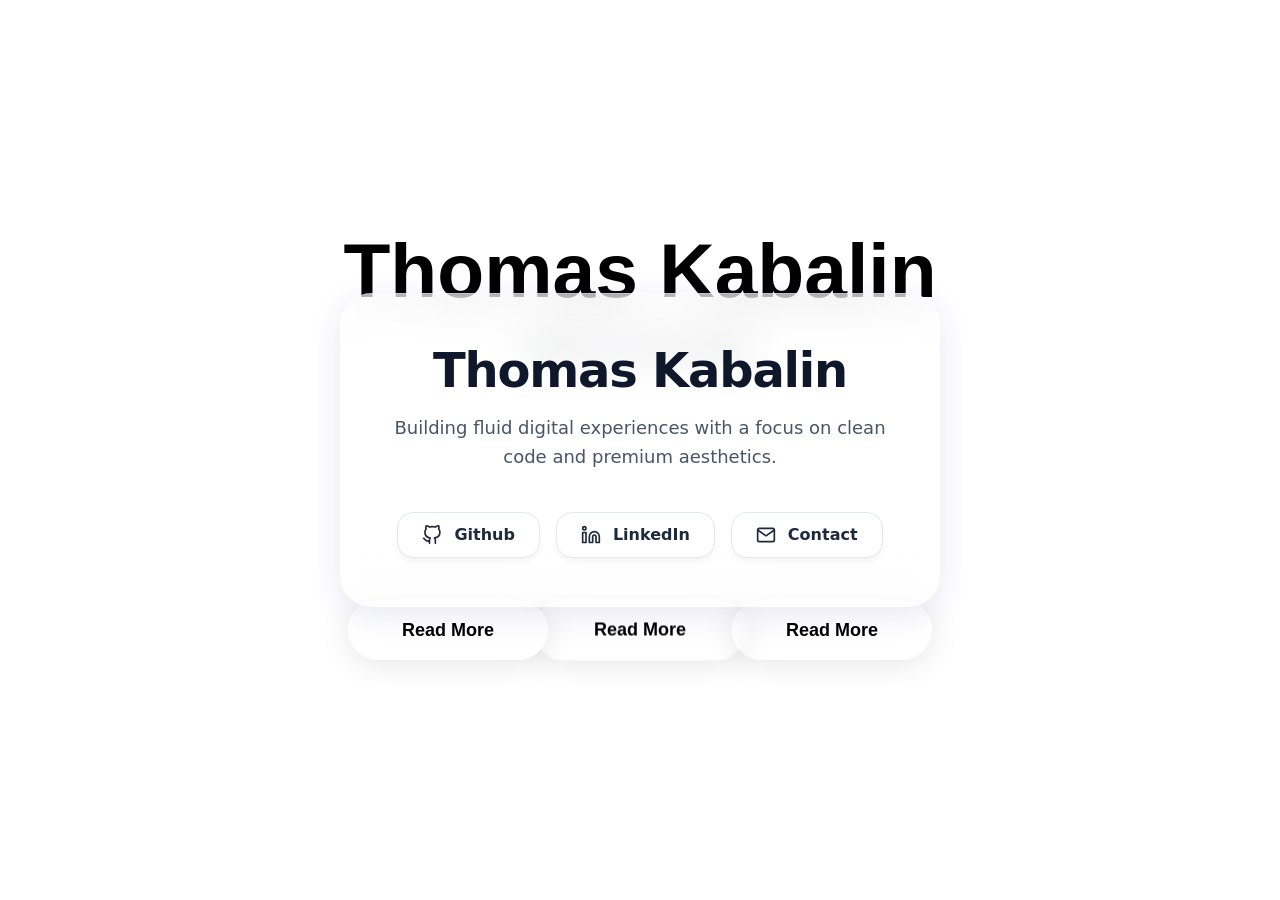
==== index.html @ 78988cba "chore: experimental testing stage" ====
<!DOCTYPE html>
<html lang="en">  <head>
    <meta charset="UTF-8" />
    <meta http-equiv="Cache-Control" content="no-cache" />

    <!-- Page title shown in browser tab -->
    <title>Thomas Kabalin</title>

    <!-- Description for search engines and SEO -->
    <meta
      name="description"
      content="I'm Thomas Kabalin, UCT Business & Computer Science student recognised for academic excellence and passionate about AI, data science, and business innovation."
    />
    <meta name="author" content="Thomas Kabalin" />

    <!-- Responsive viewport settings for mobile devices -->
    <meta
      name="viewport"
      content="width=device-width, initial-scale=1.0, user-scalable=no"
    />

    <!-- Ensure compatibility with Internet Explorer -->
    <meta http-equiv="X-UA-Compatible" content="ie=edge" />

    <!-- Enable full-screen appearance for iOS Safari -->
    <meta
      name="apple-mobile-web-app-status-bar-style"
      content="black-translucent"
    />
    <meta name="apple-mobile-web-app-capable" content="yes" />
    <meta name="mobile-web-app-capable" content="yes" />

    <!-- Open Graph metadata for social sharing -->
    <meta property="og:type" content="website" />
    <meta property="og:title" content="Thomas Kabalin" />
    <meta
      property="og:description"
      content="I'm Thomas Kabalin, a UCT Business & Computer Science student recognised for academic excellence and passionate about AI, data science, and business innovation."
    />
    <meta property="og:url" content="thomaskabalin.com" />
    <meta property="og:site_name" content="Thomas Kabalin Portfolio" />
    <meta property="og:locale" content="en_US" />
    <meta property="og:image" content="" />     <!--TODO: Add Image. Also add to GitHub-->

    <link rel="icon" href="assets/images/memoji-smile.png" type="image/png" />

    <link rel="stylesheet" href=".\assets\css\fluid-overlay-styles.css" />
    <link rel="stylesheet" href=".\assets\css\style.css" />

  </head>

  <body>
    <canvas></canvas>     <!--The canvas on which the animation is drawn-->

    <!--START OF CONTENT-->

    <img src="assets/images/memoji-neutral.png" class="memoji" alt="Memoji of Thomas Kabalin"/>

    <div class="overlay-heading">Thomas Kabalin</div>

    <button class="blurred-button"><span>Read More</span></button>


    <button class="glass-button">
      <div class="glass-filter"></div>
      <div class="glass-overlay"></div>
      <div class="glass-specular"></div>
      <div class="glass-content">
        <span>Read More</span>
      </div>
    </button>

    <button class="glass-button" style="left: 65%; backdrop-filter: blur(4px);">
      <div class="glass-overlay"></div>
      <div class="glass-specular"></div>
      <div class="glass-content">
        <span>Read More</span>
      </div>
    </button>

    <!--
    <nav class="glass-nav">
      <div class="glass-filter"></div>
      <div class="glass-overlay"></div>
      <div class="glass-specular"></div>
      <div class="glass-content">
        <ul class="nav-list">
          <li><a href="#" class="nav-item active">Home</a></li>
          <li><a href="#" class="nav-item">About</a></li>
          <li><a href="#" class="nav-item">Services</a></li>
          <li><a href="#" class="nav-item">Contact</a></li>
        </ul>
      </div>
    </nav>
    -->

    <!--END OF CONTENT-->

    <!-- OPTIONAL: SVG Filter for Glass Distortion 
         Unsure if it looks better or worse 
    
    <svg style="display: none">
      <filter id="glass-distortion">
        <feTurbulence type="turbulence" baseFrequency="0.008" numOctaves="2" result="noise" />
        <feDisplacementMap in="SourceGraphic" in2="noise" scale="77" />
      </filter>
    </svg>
    -->

        <main class="glass-container">
        <header>
            <h1>Thomas Kabalin</h1>
            <p class="bio">Building fluid digital experiences with a focus on clean code and premium aesthetics.</p>
        </header>

        <section class="links">
            <a href="https://github.com/tkabalin" target="_blank" class="link-card">
                <svg class="icon" viewBox="0 0 24 24" fill="none" stroke="currentColor" stroke-width="2" stroke-linecap="round" stroke-linejoin="round"><path d="M9 19c-5 1.5-5-2.5-7-3m14 6v-3.87a3.37 3.37 0 0 0-.94-2.61c3.14-.35 6.44-1.54 6.44-7A5.44 5.44 0 0 0 20 4.77 5.07 5.07 0 0 0 19.91 1S18.73.65 16 2.48a13.38 13.38 0 0 0-7 0C6.27.65 5.09 1 5.09 1A5.07 5.07 0 0 0 5 4.77a5.44 5.44 0 0 0-1.5 3.78c0 5.42 3.3 6.61 6.44 7A3.37 3.37 0 0 0 9 18.13V22"></path></svg>
                Github
            </a>
            <a href="https://linkedin.com/in/thomas-kabalin" target="_blank" class="link-card">
                <svg class="icon" viewBox="0 0 24 24" fill="none" stroke="currentColor" stroke-width="2" stroke-linecap="round" stroke-linejoin="round"><path d="M16 8a6 6 0 0 1 6 6v7h-4v-7a2 2 0 0 0-2-2 2 2 0 0 0-2 2v7h-4v-7a6 6 0 0 1 6-6z"></path><rect x="2" y="9" width="4" height="12"></rect><circle cx="4" cy="4" r="2"></circle></svg>
                LinkedIn
            </a>
            <a href="mailto:thomas@example.com" class="link-card">
                <svg class="icon" viewBox="0 0 24 24" fill="none" stroke="currentColor" stroke-width="2" stroke-linecap="round" stroke-linejoin="round"><path d="M4 4h16c1.1 0 2 .9 2 2v12c0 1.1-.9 2-2 2H4c-1.1 0-2-.9-2-2V6c0-1.1.9-2 2-2z"></path><polyline points="22,6 12,13 2,6"></polyline></svg>
                Contact
            </a>
        </section>
    </main>





    <svg style="display: none">
      <filter id="glass-distortion">
        <feTurbulence type="turbulence" baseFrequency="0.003" numOctaves="1" result="noise" />
        <feDisplacementMap in="SourceGraphic" in2="noise" scale="20" />
      </filter>
    </svg>


    <!--Scripts-->
    <script src="./assets/js/script.js"></script>
    <script src="./assets/js/webgl-fluid.js"></script>
  </body>
</html>
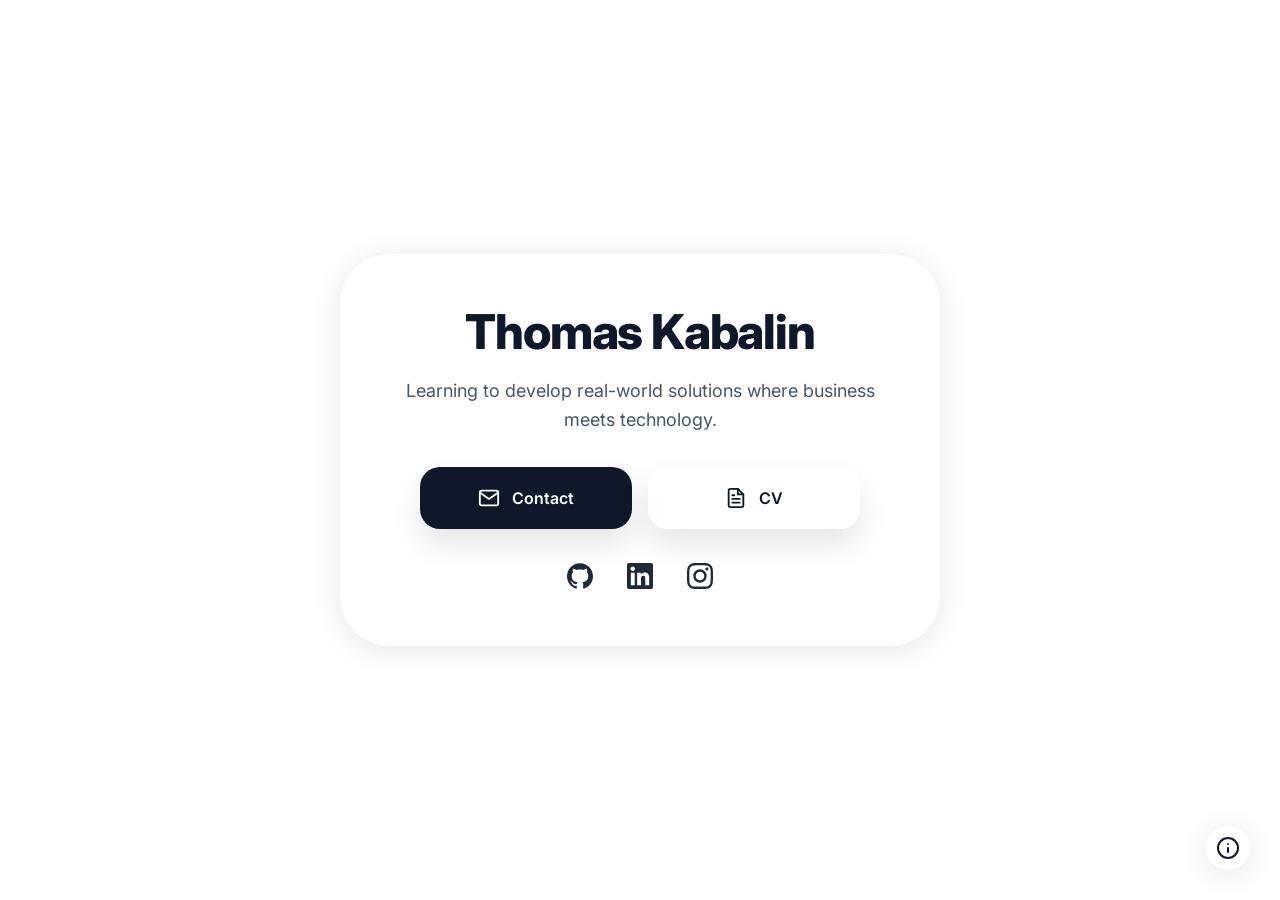
==== commit e750b096: "feat: finalise website layout" ====
--- a/index.html
+++ b/index.html
@@ -1,5 +1,6 @@
-<!DOCTYPE html>
-<html lang="en">  <head>
+<!doctype html>
+<html lang="en">
+  <head>
     <meta charset="UTF-8" />
     <meta http-equiv="Cache-Control" content="no-cache" />
 
@@ -9,7 +10,7 @@
     <!-- Description for search engines and SEO -->
     <meta
       name="description"
-      content="I'm Thomas Kabalin, UCT Business & Computer Science student recognised for academic excellence and passionate about AI, data science, and business innovation."
+      content="I'm Thomas Kabalin, UCT Business and Computer Science student recognised for academic excellence and passionate about software development, AI, data science, and business innovation."
     />
     <meta name="author" content="Thomas Kabalin" />
 
@@ -35,114 +36,214 @@
     <meta property="og:title" content="Thomas Kabalin" />
     <meta
       property="og:description"
-      content="I'm Thomas Kabalin, a UCT Business & Computer Science student recognised for academic excellence and passionate about AI, data science, and business innovation."
+      content="I'm Thomas Kabalin, a UCT Business and Computer Science student recognised for academic excellence and passionate about software development, AI, data science, and business innovation."
     />
     <meta property="og:url" content="thomaskabalin.com" />
     <meta property="og:site_name" content="Thomas Kabalin Portfolio" />
     <meta property="og:locale" content="en_US" />
-    <meta property="og:image" content="" />     <!--TODO: Add Image. Also add to GitHub-->
+    <meta property="og:image" content="" />
+    <!--TODO: Add Image. Also add to GitHub-->
 
     <link rel="icon" href="assets/images/memoji-smile.png" type="image/png" />
 
-    <link rel="stylesheet" href=".\assets\css\fluid-overlay-styles.css" />
-    <link rel="stylesheet" href=".\assets\css\style.css" />
-
+    <link rel="stylesheet" href="assets\css\fluid-overlay-styles.css" />
+    <link rel="stylesheet" href="assets\css\style.css" />
+    <link
+      href="https://fonts.googleapis.com/css2?family=Inter:wght@400;500;600;800&display=swap"
+      rel="stylesheet"
+    />
   </head>
 
   <body>
-    <canvas></canvas>     <!--The canvas on which the animation is drawn-->
+    <canvas></canvas>
+    <!--The canvas on which the animation is drawn-->
 
     <!--START OF CONTENT-->
 
-    <img src="assets/images/memoji-neutral.png" class="memoji" alt="Memoji of Thomas Kabalin"/>
-
-    <div class="overlay-heading">Thomas Kabalin</div>
-
-    <button class="blurred-button"><span>Read More</span></button>
-
-
-    <button class="glass-button">
+    <!--     <div class="glass-button">
       <div class="glass-filter"></div>
       <div class="glass-overlay"></div>
       <div class="glass-specular"></div>
       <div class="glass-content">
-        <span>Read More</span>
+    <a href="https://github.com/tkabalin/WebGL-Fluid-Background" title="Learn about the background animation">
+          <svg xmlns="http://www.w3.org/2000/svg" fill="none" viewBox="0 0 24 24" stroke-width="1.5" stroke="black">
+            <path stroke-linecap="round" stroke-linejoin="round" d="m11.25 11.25.041-.02a.75.75 0 0 1 1.063.852l-.708 2.836a.75.75 0 0 0 1.063.853l.041-.021M21 12a9 9 0 1 1-18 0 9 9 0 0 1 18 0Zm-9-3.75h.008v.008H12V8.25Z" />
+          </svg>
+        </a>
+    </div>
+    </div> -->
+
+<!--     <div class="info-button">
+      <div class="glass-content">
+        Uploaded to: SVG Repo, www.svgrepo.com, Generator: SVG Repo Mixer Tools
+        <svg
+          viewBox="0 0 24 24"
+          fill="black"
+          xmlns="http://www.w3.org/2000/svg"
+        >
+          <path
+            fill-rule="evenodd"
+            clip-rule="evenodd"
+            d="M12 3.53846C7.32682 3.53846 3.53846 7.32682 3.53846 12C3.53846 16.6732 7.32682 20.4615 12 20.4615C16.6732 20.4615 20.4615 16.6732 20.4615 12C20.4615 7.32682 16.6732 3.53846 12 3.53846ZM2 12C2 6.47715 6.47715 2 12 2C17.5228 2 22 6.47715 22 12C22 17.5228 17.5228 22 12 22C6.47715 22 2 17.5228 2 12Z"
+            fill="#030D45"
+          />
+          <path
+            fill-rule="evenodd"
+            clip-rule="evenodd"
+            d="M12 16.359C12.4248 16.359 12.7692 16.0146 12.7692 15.5897V11.4872C12.7692 11.0623 12.4248 10.7179 12 10.7179C11.5752 10.7179 11.2308 11.0623 11.2308 11.4872V15.5897C11.2308 16.0146 11.5752 16.359 12 16.359Z"
+            fill="#030D45"
+          />
+          <path
+            d="M13.0256 8.41026C13.0256 7.84381 12.5664 7.38462 12 7.38462C11.4336 7.38462 10.9744 7.84381 10.9744 8.41026C10.9744 8.9767 11.4336 9.4359 12 9.4359C12.5664 9.4359 13.0256 8.9767 13.0256 8.41026Z"
+            fill="#030D45"
+          />
+        </svg>
       </div>
-    </button>
-
-    <button class="glass-button" style="left: 65%; backdrop-filter: blur(4px);">
-      <div class="glass-overlay"></div>
-      <div class="glass-specular"></div>
-      <div class="glass-content">
-        <span>Read More</span>
-      </div>
-    </button>
-
-    <!--
-    <nav class="glass-nav">
+    </div> -->
+
+    <a href="https://github.com/tkabalin/WebGL-Fluid-Background">
+      <button class="glass-info-btn">
+        <div class="glass-filter"></div>
+        <div class="glass-overlay"></div>
+        <div class="glass-specular"></div>
+        <div class="info-text-wrapper">
+          <span class="info-text">Explore background</span>
+        </div>
+        <svg
+          class="info-icon"
+          xmlns="http://www.w3.org/2000/svg"
+          viewBox="0 0 24 24"
+          fill="none"
+          stroke="currentColor"
+          stroke-width="2"
+          stroke-linecap="round"
+          stroke-linejoin="round"
+        >
+          <circle cx="12" cy="12" r="10"></circle>
+          <line x1="12" y1="16" x2="12" y2="12"></line>
+          <line x1="12" y1="8" x2="12.01" y2="8"></line>
+        </svg>
+      </button>
+    </a>
+
+    <main class="glass-container">
       <div class="glass-filter"></div>
       <div class="glass-overlay"></div>
       <div class="glass-specular"></div>
+
       <div class="glass-content">
-        <ul class="nav-list">
-          <li><a href="#" class="nav-item active">Home</a></li>
-          <li><a href="#" class="nav-item">About</a></li>
-          <li><a href="#" class="nav-item">Services</a></li>
-          <li><a href="#" class="nav-item">Contact</a></li>
-        </ul>
+        <header>
+          <h1>Thomas Kabalin</h1>
+          <p class="bio">
+            Learning to develop real-world solutions where business meets
+            technology.
+          </p>
+        </header>
+
+        <div class="links-grid">
+          <!-- Row 1: Primary Buttons -->
+          <a href="mailto:thomas@kabalin.com" class="link-item button primary">
+            <svg
+              class="icon"
+              viewBox="0 0 24 24"
+              fill="none"
+              stroke="currentColor"
+              stroke-width="2"
+              stroke-linecap="round"
+              stroke-linejoin="round"
+            >
+              <path
+                d="M4 4h16c1.1 0 2 .9 2 2v12c0 1.1-.9 2-2 2H4c-1.1 0-2-.9-2-2V6c0-1.1.9-2 2-2z"
+              ></path>
+              <polyline points="22,6 12,13 2,6"></polyline>
+            </svg>
+            <span>Contact</span>
+          </a>
+          <a
+            href="public/thomas-kabalin-cv.pdf"
+            target="_blank"
+            class="link-item button secondary"
+          >
+            <svg
+              class="icon"
+              viewBox="0 0 24 24"
+              fill="none"
+              stroke="currentColor"
+              stroke-width="2"
+              stroke-linecap="round"
+              stroke-linejoin="round"
+            >
+              <path
+                d="M14 2H6a2 2 0 0 0-2 2v16a2 2 0 0 0 2 2h12a2 2 0 0 0 2-2V8z"
+              ></path>
+              <polyline points="14 2 14 8 20 8"></polyline>
+              <line x1="16" y1="13" x2="8" y2="13"></line>
+              <line x1="16" y1="17" x2="8" y2="17"></line>
+              <polyline points="10 9 9 9 8 9"></polyline>
+            </svg>
+            <span>CV</span>
+          </a>
+        </div>
+
+        <!-- Row 2: Social Tiles -->
+        <div class="social-links-row">
+          <a
+            href="https://github.com/tkabalin"
+            target="_blank"
+            class="social-link github"
+            aria-label="GitHub"
+          >
+            <svg class="icon" viewBox="0 0 24 24" fill="currentColor">
+              <path
+                d="M12 .297c-6.63 0-12 5.373-12 12 0 5.303 3.438 9.8 8.205 11.385.6.113.82-.258.82-.577 0-.285-.01-1.04-.015-2.04-3.338.724-4.042-1.61-4.042-1.61C4.422 18.07 3.633 17.7 3.633 17.7c-1.087-.744.084-.729.084-.729 1.205.084 1.838 1.236 1.838 1.236 1.07 1.835 2.809 1.305 3.495.998.108-.776.417-1.305.76-1.605-2.665-.3-5.466-1.332-5.466-5.93 0-1.31.465-2.38 1.235-3.22-.135-.303-.54-1.523.105-3.176 0 0 1.005-.322 3.3 1.23.96-.267 1.98-.399 3-.405 1.02.006 2.04.138 3 .405 2.28-1.552 3.285-1.23 3.285-1.23.645 1.653.24 2.873.12 3.176.765.84 1.23 1.91 1.23 3.22 0 4.61-2.805 5.625-5.475 5.92.42.36.81 1.096.81 2.22 0 1.606-.015 2.896-.015 3.286 0 .315.21.69.825.57C20.565 22.092 24 17.592 24 12.297c0-6.627-5.373-12-12-12"
+              />
+            </svg>
+          </a>
+          <a
+            href="https://linkedin.com/in/thomas-kabalin"
+            target="_blank"
+            class="social-link linkedin"
+            aria-label="LinkedIn"
+          >
+            <svg class="icon" viewBox="0 0 24 24" fill="currentColor">
+              <path
+                d="M20.447 20.452h-3.554v-5.569c0-1.328-.027-3.037-1.852-3.037-1.853 0-2.136 1.445-2.136 2.939v5.667H9.351V9h3.414v1.561h.046c.477-.9 1.637-1.85 3.37-1.85 3.601 0 4.267 2.37 4.267 5.455v6.286zM5.337 7.433c-1.144 0-2.063-.926-2.063-2.065 0-1.138.92-2.063 2.063-2.063 1.14 0 2.064.925 2.064 2.063 0 1.139-.925 2.065-2.064 2.065zm1.782 13.019H3.555V9h3.564v11.452zM22.225 0H1.771C.792 0 0 .774 0 1.729v20.542C0 23.227.792 24 1.771 24h20.451C23.2 24 24 23.227 24 22.271V1.729C24 .774 23.2 0 22.222 0h.003z"
+              />
+            </svg>
+          </a>
+          <a
+            href="https://instagram.com/thomaskabalin"
+            target="_blank"
+            class="social-link instagram"
+            aria-label="Instagram"
+          >
+            <svg class="icon" viewBox="0 0 24 24" fill="currentColor">
+              <path
+                d="M12 2.163c3.204 0 3.584.012 4.85.07 1.17.054 1.805.249 2.227.412.56.216.96.474 1.38.894.42.42.678.82.894 1.38.163.422.358 1.057.412 2.227.058 1.266.07 1.646.07 4.85s-.012 3.584-.07 4.85c-.054 1.17-.249 1.805-.412 2.227-.216.56-.474.96-.894 1.38-.42.42-.82.678-1.38.894-.422.163-1.057.358-2.227.412-1.266.058-1.646.07-4.85.07s-3.584-.012-4.85-.07c-1.17-.054-1.805-.249-2.227-.412-.56-.216-.96-.474-1.38-.894-.42-.42-.678-.82-.894-1.38-.163-.422-.358-1.057-.412-2.227-.058-1.266-.07-1.646-.07-4.85s.012-3.584.07-4.85c.054-1.17.249-1.805.412-2.227.216-.56.474-.96.894-1.38.42-.42.82-.678 1.38-.894.422-.163 1.057-.358 2.227-.412 1.266-.058 1.646-.07 4.85-.07M12 0C8.741 0 8.333.014 7.053.072 5.775.132 4.905.333 4.14.63c-.789.306-1.459.717-2.126 1.384S.935 3.35.63 4.14C.333 4.905.132 5.775.072 7.053.014 8.333 0 8.741 0 12s.014 3.667.072 4.947c.06 1.277.261 2.148.558 2.913.306.788.717 1.459 1.384 2.126s1.384 1.078 2.126 1.384c.766.296 1.636.497 2.913.558C8.333 23.986 8.741 24 12 24s3.667-.014 4.947-.072c1.277-.06 2.148-.262 2.913-.558.788-.306 1.459-.718 2.126-1.384s1.078-1.384 1.384-2.126c.296-.765.497-1.636.558-2.913.058-1.28.072-1.687.072-4.947s-.014-3.667-.072-4.947c-.06-1.277-.262-2.149-.558-2.913-.306-.789-.718-1.459-1.384-2.126s-1.384-1.078-2.126-1.384c-.765-.296-1.636-.497-2.913-.558C15.667.014 15.259 0 12 0zm0 5.838c-3.403 0-6.162 2.759-6.162 6.162s2.759 6.162 6.162 6.162 6.162-2.759 6.162-6.162S15.403 5.838 12 5.838zm0 10.162c-2.209 0-4-1.791-4-4 0-2.209 1.791-4 4-4s4 1.791 4 4c0 2.209-1.791 4-4 4zm6.406-11.845c-.796 0-1.441.645-1.441 1.44s.645 1.44 1.441 1.44c.795 0 1.439-.645 1.439-1.44s-.644-1.44-1.439-1.44z"
+              />
+            </svg>
+          </a>
+        </div>
       </div>
-    </nav>
-    -->
+    </main>
 
     <!--END OF CONTENT-->
 
-    <!-- OPTIONAL: SVG Filter for Glass Distortion 
-         Unsure if it looks better or worse 
-    
+    <!-- Liquid Glass -->
     <svg style="display: none">
       <filter id="glass-distortion">
-        <feTurbulence type="turbulence" baseFrequency="0.008" numOctaves="2" result="noise" />
-        <feDisplacementMap in="SourceGraphic" in2="noise" scale="77" />
-      </filter>
-    </svg>
-    -->
-
-        <main class="glass-container">
-        <header>
-            <h1>Thomas Kabalin</h1>
-            <p class="bio">Building fluid digital experiences with a focus on clean code and premium aesthetics.</p>
-        </header>
-
-        <section class="links">
-            <a href="https://github.com/tkabalin" target="_blank" class="link-card">
-                <svg class="icon" viewBox="0 0 24 24" fill="none" stroke="currentColor" stroke-width="2" stroke-linecap="round" stroke-linejoin="round"><path d="M9 19c-5 1.5-5-2.5-7-3m14 6v-3.87a3.37 3.37 0 0 0-.94-2.61c3.14-.35 6.44-1.54 6.44-7A5.44 5.44 0 0 0 20 4.77 5.07 5.07 0 0 0 19.91 1S18.73.65 16 2.48a13.38 13.38 0 0 0-7 0C6.27.65 5.09 1 5.09 1A5.07 5.07 0 0 0 5 4.77a5.44 5.44 0 0 0-1.5 3.78c0 5.42 3.3 6.61 6.44 7A3.37 3.37 0 0 0 9 18.13V22"></path></svg>
-                Github
-            </a>
-            <a href="https://linkedin.com/in/thomas-kabalin" target="_blank" class="link-card">
-                <svg class="icon" viewBox="0 0 24 24" fill="none" stroke="currentColor" stroke-width="2" stroke-linecap="round" stroke-linejoin="round"><path d="M16 8a6 6 0 0 1 6 6v7h-4v-7a2 2 0 0 0-2-2 2 2 0 0 0-2 2v7h-4v-7a6 6 0 0 1 6-6z"></path><rect x="2" y="9" width="4" height="12"></rect><circle cx="4" cy="4" r="2"></circle></svg>
-                LinkedIn
-            </a>
-            <a href="mailto:thomas@example.com" class="link-card">
-                <svg class="icon" viewBox="0 0 24 24" fill="none" stroke="currentColor" stroke-width="2" stroke-linecap="round" stroke-linejoin="round"><path d="M4 4h16c1.1 0 2 .9 2 2v12c0 1.1-.9 2-2 2H4c-1.1 0-2-.9-2-2V6c0-1.1.9-2 2-2z"></path><polyline points="22,6 12,13 2,6"></polyline></svg>
-                Contact
-            </a>
-        </section>
-    </main>
-
-
-
-
-
-    <svg style="display: none">
-      <filter id="glass-distortion">
-        <feTurbulence type="turbulence" baseFrequency="0.003" numOctaves="1" result="noise" />
+        <feTurbulence
+          type="turbulence"
+          baseFrequency="0.003"
+          numOctaves="1"
+          result="noise"
+        />
         <feDisplacementMap in="SourceGraphic" in2="noise" scale="20" />
       </filter>
     </svg>
 
-
     <!--Scripts-->
-    <script src="./assets/js/script.js"></script>
-    <script src="./assets/js/webgl-fluid.js"></script>
+    <script src="assets/js/script.js"></script>
+    <script src="assets/js/webgl-fluid.js"></script>
   </body>
 </html>
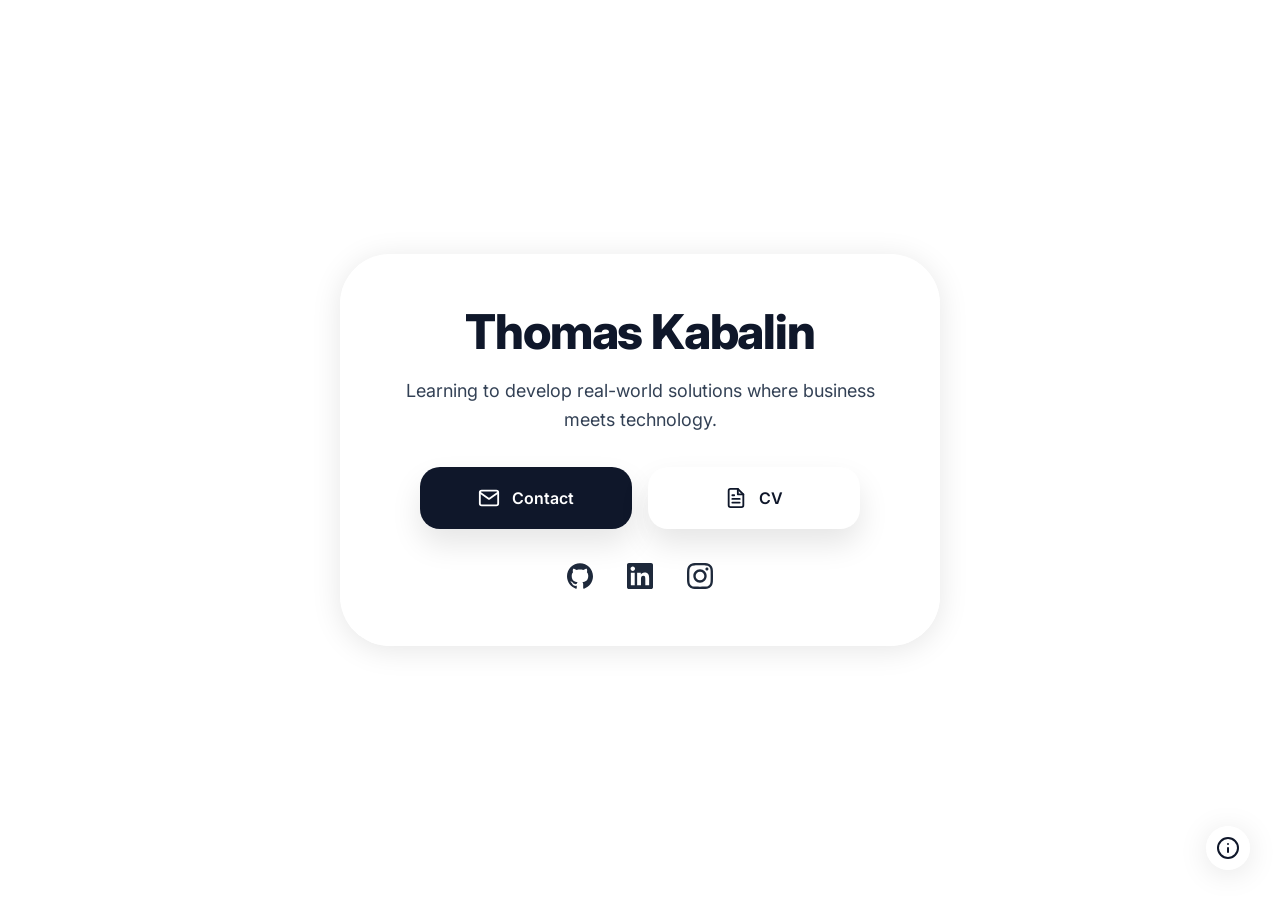
==== commit cc8be6e7: "feat: implement Claude suggestions" ====
--- a/index.html
+++ b/index.html
@@ -24,10 +24,7 @@
     <meta http-equiv="X-UA-Compatible" content="ie=edge" />
 
     <!-- Enable full-screen appearance for iOS Safari -->
-    <meta
-      name="apple-mobile-web-app-status-bar-style"
-      content="black-translucent"
-    />
+    <meta name="apple-mobile-web-app-status-bar-style" content="black-translucent" />
     <meta name="apple-mobile-web-app-capable" content="yes" />
     <meta name="mobile-web-app-capable" content="yes" />
 
@@ -46,8 +43,8 @@
 
     <link rel="icon" href="assets/images/memoji-smile.png" type="image/png" />
 
-    <link rel="stylesheet" href="assets\css\fluid-overlay-styles.css" />
-    <link rel="stylesheet" href="assets\css\style.css" />
+    <link rel="stylesheet" href="assets/css/fluid-overlay-styles.css" />
+    <link rel="stylesheet" href="assets/css/style.css" />
     <link
       href="https://fonts.googleapis.com/css2?family=Inter:wght@400;500;600;800&display=swap"
       rel="stylesheet"
@@ -55,54 +52,13 @@
   </head>
 
   <body>
+    <!--The canvas on which the animation is drawn-->
     <canvas></canvas>
-    <!--The canvas on which the animation is drawn-->
 
     <!--START OF CONTENT-->
 
-    <!--     <div class="glass-button">
-      <div class="glass-filter"></div>
-      <div class="glass-overlay"></div>
-      <div class="glass-specular"></div>
-      <div class="glass-content">
-    <a href="https://github.com/tkabalin/WebGL-Fluid-Background" title="Learn about the background animation">
-          <svg xmlns="http://www.w3.org/2000/svg" fill="none" viewBox="0 0 24 24" stroke-width="1.5" stroke="black">
-            <path stroke-linecap="round" stroke-linejoin="round" d="m11.25 11.25.041-.02a.75.75 0 0 1 1.063.852l-.708 2.836a.75.75 0 0 0 1.063.853l.041-.021M21 12a9 9 0 1 1-18 0 9 9 0 0 1 18 0Zm-9-3.75h.008v.008H12V8.25Z" />
-          </svg>
-        </a>
-    </div>
-    </div> -->
-
-<!--     <div class="info-button">
-      <div class="glass-content">
-        Uploaded to: SVG Repo, www.svgrepo.com, Generator: SVG Repo Mixer Tools
-        <svg
-          viewBox="0 0 24 24"
-          fill="black"
-          xmlns="http://www.w3.org/2000/svg"
-        >
-          <path
-            fill-rule="evenodd"
-            clip-rule="evenodd"
-            d="M12 3.53846C7.32682 3.53846 3.53846 7.32682 3.53846 12C3.53846 16.6732 7.32682 20.4615 12 20.4615C16.6732 20.4615 20.4615 16.6732 20.4615 12C20.4615 7.32682 16.6732 3.53846 12 3.53846ZM2 12C2 6.47715 6.47715 2 12 2C17.5228 2 22 6.47715 22 12C22 17.5228 17.5228 22 12 22C6.47715 22 2 17.5228 2 12Z"
-            fill="#030D45"
-          />
-          <path
-            fill-rule="evenodd"
-            clip-rule="evenodd"
-            d="M12 16.359C12.4248 16.359 12.7692 16.0146 12.7692 15.5897V11.4872C12.7692 11.0623 12.4248 10.7179 12 10.7179C11.5752 10.7179 11.2308 11.0623 11.2308 11.4872V15.5897C11.2308 16.0146 11.5752 16.359 12 16.359Z"
-            fill="#030D45"
-          />
-          <path
-            d="M13.0256 8.41026C13.0256 7.84381 12.5664 7.38462 12 7.38462C11.4336 7.38462 10.9744 7.84381 10.9744 8.41026C10.9744 8.9767 11.4336 9.4359 12 9.4359C12.5664 9.4359 13.0256 8.9767 13.0256 8.41026Z"
-            fill="#030D45"
-          />
-        </svg>
-      </div>
-    </div> -->
-
     <a href="https://github.com/tkabalin/WebGL-Fluid-Background">
-      <button class="glass-info-btn">
+      <button class="info-btn" aria-label="Explore background animation">
         <div class="glass-filter"></div>
         <div class="glass-overlay"></div>
         <div class="glass-specular"></div>
@@ -126,12 +82,12 @@
       </button>
     </a>
 
-    <main class="glass-container">
+    <main class="card">
       <div class="glass-filter"></div>
       <div class="glass-overlay"></div>
       <div class="glass-specular"></div>
 
-      <div class="glass-content">
+      <div class="card-content">
         <header>
           <h1>Thomas Kabalin</h1>
           <p class="bio">
@@ -185,8 +141,8 @@
           </a>
         </div>
 
-        <!-- Row 2: Social Tiles -->
-        <div class="social-links-row">
+        <!-- Row 2: Social Icons -->
+        <div class="social-row">
           <a
             href="https://github.com/tkabalin"
             target="_blank"
@@ -229,7 +185,7 @@
 
     <!--END OF CONTENT-->
 
-    <!-- Liquid Glass -->
+    <!-- Liquid Glass distortion filter -->
     <svg style="display: none">
       <filter id="glass-distortion">
         <feTurbulence
@@ -243,7 +199,6 @@
     </svg>
 
     <!--Scripts-->
-    <script src="assets/js/script.js"></script>
     <script src="assets/js/webgl-fluid.js"></script>
   </body>
 </html>
--- a/assets/css/fluid-overlay-styles.css
+++ b/assets/css/fluid-overlay-styles.css
@@ -0,0 +1,55 @@
+*,
+*::before,
+*::after {
+  box-sizing: border-box;
+  margin: 0;
+  padding: 0;
+  user-select: none;  /* prevents all text from being selected */
+}
+
+/* The animated region */
+canvas {
+  width: 100%;
+  height: 100vh; /* full viewport height */
+  display: block;
+  position: relative; /* allow content below the canvas */
+  z-index: 0;
+}
+
+/* The main heading of the website in the centre of the animation */
+.overlay-heading {
+  font-family: "Segoe UI", "Open Sans", "Helvetica Neue", sans-serif;
+  font-weight: bold;
+  margin: 0;
+  position: absolute;
+  text-align: center;
+  top: 30%;
+  left: 50%;
+  transform: translate(-50%, -50%);
+  color: rgb(0, 0, 0);
+  font-size: 75px; 
+  z-index: 1; /* above canvas */
+  pointer-events: none; /* this is important as it ensures that the effect works under the heading */
+}
+
+/* Content below the animation canvas */
+.page-content {
+  padding: 20px;
+  color: black;
+  background-color: transparent;
+}
+
+/* Landscape orientation */
+@media (orientation: landscape) {
+  .overlay-heading {
+    font-size: 6vw;
+  }
+}
+
+/* Portrait orientation */
+@media (orientation: portrait) {
+  .overlay-heading {
+    font-size: 12vw;
+  }
+}
+
--- a/assets/css/style.css
+++ b/assets/css/style.css
@@ -0,0 +1,356 @@
+/* Variables */
+:root {
+  --color-slate-50: #f8fafc;
+  --color-slate-100: #f1f5f9;
+  --color-slate-200: #e2e8f0;
+  --color-slate-300: #cbd5e1;
+  --color-slate-400: #94a3b8;
+  --color-slate-500: #64748b;
+  --color-slate-600: #475569;
+  --color-slate-700: #334155;
+  --color-slate-800: #1e293b;
+  --color-slate-900: #0f172a;
+  --color-blue-500: #3b82f6;
+  --color-blue-600: #2563eb;
+  --color-accent: #00727D;
+
+  --font-sans: 'Inter', system-ui, -apple-system, sans-serif;
+}
+
+/* Reset */
+* {
+  box-sizing: border-box;
+  margin: 0;
+  padding: 0;
+}
+
+html,
+body {
+  font-family: var(--font-sans);
+  background-color: var(--color-slate-50);
+  color: var(--color-slate-900);
+  overflow: hidden;
+  height: 100vh;
+  width: 100vw;
+  display: flex;
+  align-items: center;
+  justify-content: center;
+}
+
+/* Canvas */
+canvas {
+  position: fixed;
+  top: 0;
+  left: 0;
+  width: 100%;
+  height: 100%;
+  z-index: 1;
+}
+
+/* Glass Layers */
+.glass-filter,
+.glass-overlay,
+.glass-specular {
+  position: absolute;
+  inset: 0;
+  border-radius: inherit;
+}
+
+.glass-filter {
+  z-index: 1;
+  backdrop-filter: blur(4px);
+  filter: url(#glass-distortion) saturate(120%) brightness(1.15);
+}
+
+.glass-overlay {
+  z-index: 2;
+  background: var(--bg-color);
+}
+
+.glass-specular {
+  z-index: 3;
+  box-shadow: inset 1px 1px 1px var(--highlight);
+}
+
+/* Main Card */
+.card {
+  --bg-color: rgba(255, 255, 255, 0.25);
+  --highlight: rgba(255, 255, 255, 0.75);
+
+  position: relative;
+  max-width: 600px;
+  width: 90%;
+  padding: 3rem;
+  border-radius: 50px;
+  background: transparent;
+  overflow: hidden;
+  z-index: 10;
+  animation: fadeUp 1s ease-out;
+  box-shadow:
+    0 4px 30px rgba(0, 0, 0, 0.1),
+    0 0 0 1px rgba(255, 255, 255, 0.2);
+  
+  pointer-events: none;
+}
+
+.card-content {
+  position: relative;
+  z-index: 4;
+}
+
+/* Typography */
+h1 {
+  font-size: 3rem;
+  font-weight: 800;
+  margin-bottom: 1rem;
+  letter-spacing: -0.025em;
+  color: var(--color-slate-900);
+  text-align: center;
+}
+
+p.bio {
+  font-size: 1.125rem;
+  color: var(--color-slate-700);
+  line-height: 1.6;
+  margin-bottom: 2rem;
+  text-align: center;
+}
+
+/* Links Grid */
+.links-grid {
+  display: grid;
+  grid-template-columns: repeat(6, 1fr);
+  gap: 1rem;
+  max-width: 440px;
+  margin: 0 auto;
+  justify-content: center;
+  align-items: center;
+}
+
+.link-item {
+  display: flex;
+  align-items: center;
+  justify-content: center;
+  text-decoration: none;
+  border-radius: 1.25rem;
+  transition: all 0.3s cubic-bezier(0.4, 0, 0.2, 1);
+  animation: fadeUp 0.8s cubic-bezier(0.22, 1, 0.36, 1) backwards;
+  box-shadow: 0 15px 30px rgba(0, 0, 0, 0.1);
+  pointer-events: all;
+}
+
+.link-item.button {
+  grid-column: span 3;
+  padding: 1.25rem;
+  gap: 0.75rem;
+  font-weight: 600;
+  transition: transform 0.2s ease, box-shadow 0.2s ease;
+}
+
+.link-item.button.primary {
+  background: var(--color-slate-900);
+  color: white;
+}
+
+.link-item.button.secondary {
+  background: white;
+  color: var(--color-slate-900);
+}
+
+.link-item.button:hover {
+  transform: translateY(-4px) scale(1.02);
+  box-shadow: 0 15px 30px rgba(0, 0, 0, 0.1);
+  background: white;
+}
+
+.link-item.button.primary:hover {
+  background: var(--color-accent);
+  color: white;
+}
+
+.link-item.button:active {
+  transform: scale(0.95);
+}
+
+/* Icons */
+.icon {
+  width: 22px;
+  height: 22px;
+  transition: all 0.3s cubic-bezier(0.4, 0, 0.2, 1);
+}
+
+/* Social Row */
+.social-row {
+  display: flex;
+  justify-content: center;
+  gap: 1rem;
+  padding-top: 5%;
+}
+
+.social-link {
+  display: flex;
+  align-items: center;
+  justify-content: center;
+  text-decoration: none;
+  background: transparent;
+  border: none;
+  box-shadow: none;
+  padding: 0;
+  width: 44px;
+  height: 44px;
+  border-radius: 50%;
+  transition: all 0.3s cubic-bezier(0.4, 0, 0.2, 1);
+  animation: fadeUp 0.8s cubic-bezier(0.22, 1, 0.36, 1) backwards;
+  justify-self: center;
+  align-self: center;
+  pointer-events: all;
+}
+
+.social-link .icon {
+  width: 26px;
+  height: 26px;
+  color: var(--color-slate-800);
+}
+
+.social-link:hover .icon {
+  transform: scale(1.1);
+}
+
+.social-link.github:hover .icon {
+  color: #000000;
+}
+
+.social-link.linkedin:hover .icon {
+  color: #0a66c2;
+}
+
+.social-link.instagram:hover .icon {
+  color: #E1306C;
+}
+
+/* Info Button */
+.info-btn {
+  position: absolute;
+  bottom: 30px;
+  right: 30px;
+  z-index: 10;
+  display: flex;
+  align-items: center;
+  justify-content: flex-end;
+  gap: 0;
+  background: rgba(255, 255, 255, 0.25);
+  --highlight: rgba(255, 255, 255, 0.75);
+  box-shadow:
+    0 4px 30px rgba(0, 0, 0, 0.1),
+    0 0 0 1px rgba(255, 255, 255, 0.2);
+  color: var(--color-slate-900);
+  padding: 10px;
+  border: none;
+  border-radius: 50px;
+  cursor: pointer;
+  overflow: hidden;
+  transition:
+    background-color 0.4s cubic-bezier(0.4, 0, 0.2, 1),
+    padding 0.4s cubic-bezier(0.4, 0, 0.2, 1),
+    gap 0.4s cubic-bezier(0.4, 0, 0.2, 1),
+    box-shadow 0.4s cubic-bezier(0.4, 0, 0.2, 1);
+}
+
+.info-btn:hover {
+  background-color: rgba(255, 255, 255, 0.4);
+  padding-left: 20px;
+  gap: 10px;
+  box-shadow: 0 10px 25px rgba(0, 0, 0, 0.15);
+}
+
+.info-text-wrapper {
+  display: grid;
+  grid-template-columns: 0fr;
+  transition: grid-template-columns 0.4s cubic-bezier(0.4, 0, 0.2, 1);
+}
+
+.info-btn:hover .info-text-wrapper {
+  grid-template-columns: 1fr;
+}
+
+.info-text {
+  overflow: hidden;
+  white-space: nowrap;
+  opacity: 0;
+  font-size: 14px;
+  font-weight: 500;
+  transition: opacity 0.3s ease 0.1s;
+  z-index: 5;
+}
+
+.info-btn:hover .info-text {
+  opacity: 1;
+}
+
+.info-icon {
+  width: 24px;
+  height: 24px;
+  flex-shrink: 0;
+  transition: transform 0.4s cubic-bezier(0.4, 0, 0.2, 1);
+  z-index: 5;
+}
+
+.info-btn:hover .info-icon {
+  transform: scale(1.05);
+}
+
+/* Animations */
+@keyframes fadeUp {
+  from {
+    opacity: 0;
+    transform: translateY(20px);
+  }
+  to {
+    opacity: 1;
+    transform: translateY(0);
+  }
+}
+
+/* Staggered Entrance */
+.link-item:nth-child(1) { animation-delay: 0.1s; }
+.link-item:nth-child(2) { animation-delay: 0.2s; }
+.social-link:nth-child(1) { animation-delay: 0.3s; }
+.social-link:nth-child(2) { animation-delay: 0.4s; }
+.social-link:nth-child(3) { animation-delay: 0.5s; }
+
+/* Responsive */
+@media (max-width: 640px) {
+  h1 {
+    font-size: 2.5rem;
+  }
+
+  .links-grid {
+    grid-template-columns: repeat(6, 1fr);
+  }
+
+  .info-btn {
+    display: none;
+  }
+}
+
+@media (max-width: 480px) {
+  .card {
+    padding: 2rem 1.5rem;
+  }
+
+  .links-grid {
+    grid-template-columns: repeat(3, 1fr);
+    gap: 0.5rem;
+  }
+
+  .link-item.button {
+    grid-column: span 3;
+  }
+
+  .social-link {
+    grid-column: span 1;
+    width: 40px;
+    height: 40px;
+    padding: 0;
+  }
+}
